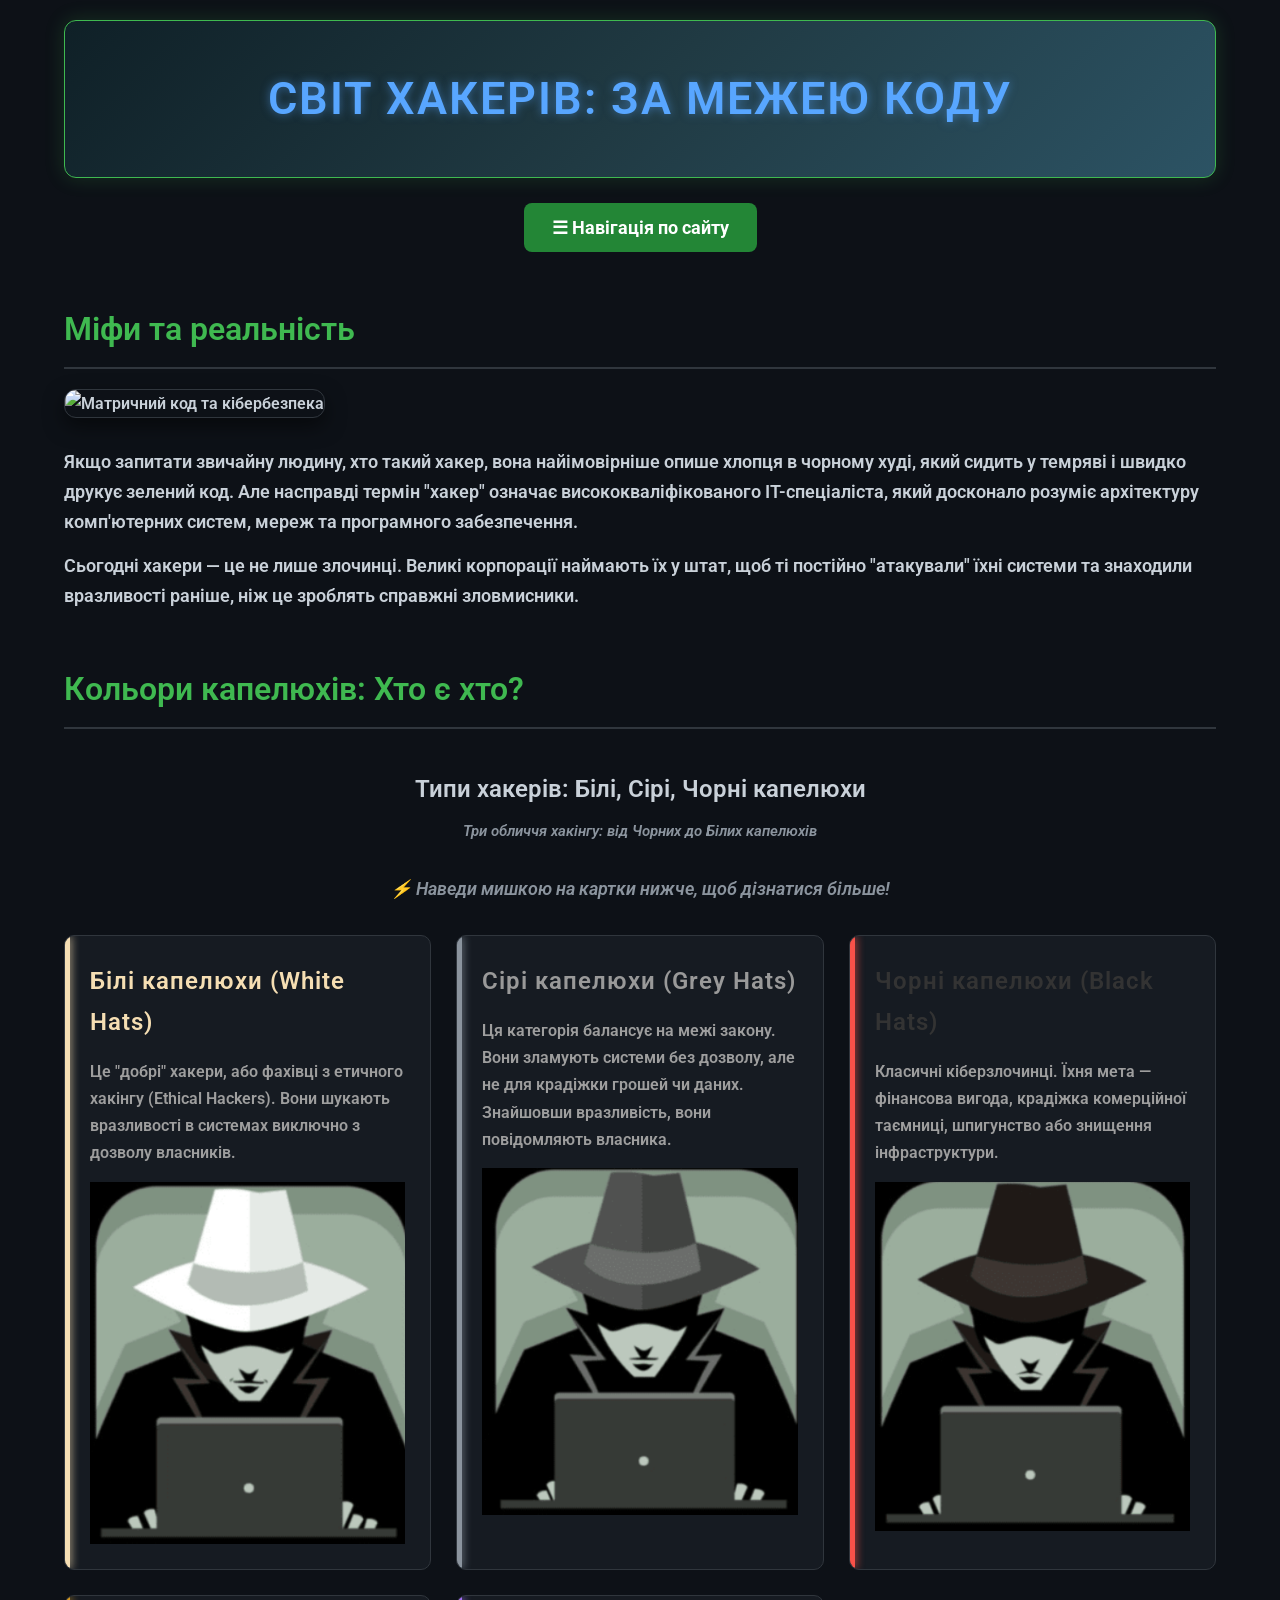
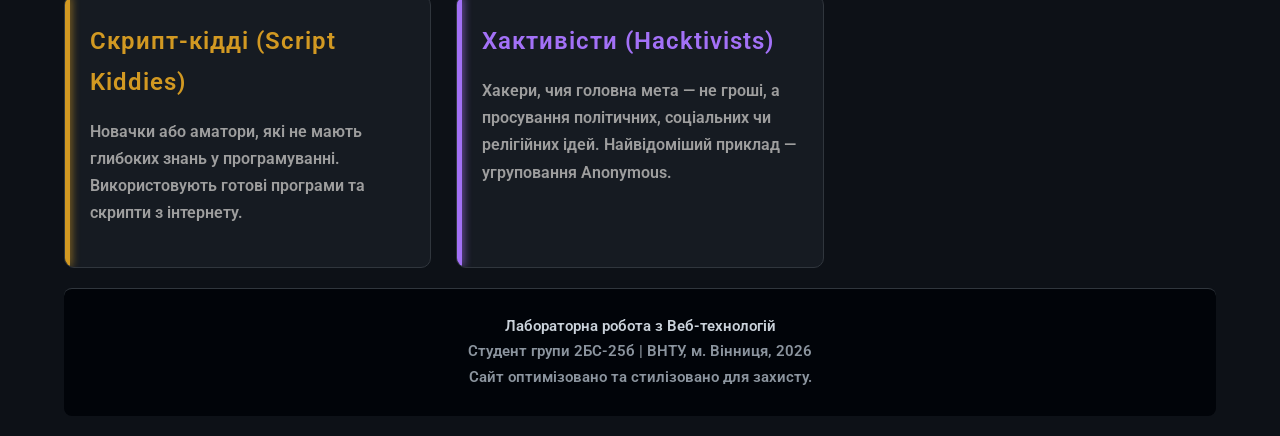
==== hackers.html @ d4247491 "." ====
<!DOCTYPE html>
<html lang="uk">
<head>
    <meta charset="UTF-8">
    <meta name="viewport" content="width=device-width, initial-scale=1.0">
    <title>Хакери: Хто вони?</title>
    <style>
        @import url('https://fonts.googleapis.com/css2?family=Roboto:ital,wght@0,100..900;1,100..900&display=swap');
    </style>
    <link rel="stylesheet" type="text/css" href="style.css">
    
    <style>
        * {
           font-family: "Roboto", sans-serif;
        font-optical-sizing: auto;
        font-weight: 600;
        font-style: normal;
        font-variation-settings:
            "wdth" 100;;
        }
        .hats-image-container {
            text-align: center;
            margin: 40px 0 20px 0;
        }
        .hats-image-container img {
            max-width: 100%;
            height: auto;
            max-height: 350px;
            object-fit: cover;
            border-radius: 12px;
            border: 1px solid #3fb950;
            box-shadow: 0 0 15px rgba(63, 185, 80, 0.2);
            transition: transform 0.4s;
            background-color: #fff; /* Білий фон для PNG з прозорістю */
            padding: 10px;
        }
        .hats-image-container img:hover {
            transform: scale(1.02);
            box-shadow: 0 0 25px rgba(63, 185, 80, 0.5);
        }
        .hats-image-container figcaption {
            margin-top: 10px;
            color: #8b949e;
            font-style: italic;
            font-size: 0.95em;
        }
</style>
</head>
<body>
    <div class="wrapper">
        <header class="header">
            <h1 title="Класифікація хакерів">Світ Хакерів: За межею коду</h1>
        </header>

        <nav>
            <div class="menuMain">
                <button class="menu">☰ Навігація по сайту</button>
                <div class="menuPopup">
                    <a href="index.html">Головна сторінка</a>
                    <a href="hackers.html">Хто такі хакери?</a>
                    <a href="#classification">Класифікація</a>
                </div>
            </div>
        </nav>

        <main class="content">
            <section>
                <h2 title="Прочитай уважно!">Міфи та реальність</h2>
                
                <img src="https://jolt.richmond.edu/files/2020/10/cyber-fear-factor.jpg" alt="Матричний код та кібербезпека" class="hero-image">

                <p>
                    Якщо запитати звичайну людину, хто такий хакер, вона найімовірніше опише хлопця в чорному худі, який сидить у темряві і швидко друкує зелений код. Але насправді термін "хакер" означає висококваліфікованого ІТ-спеціаліста, який досконало розуміє архітектуру комп'ютерних систем, мереж та програмного забезпечення.
                </p>
                <p>
                    Сьогодні хакери — це не лише злочинці. Великі корпорації наймають їх у штат, щоб ті постійно "атакували" їхні системи та знаходили вразливості раніше, ніж це зроблять справжні зловмисники.
                </p>
                
                <h2 id="classification" style="margin-top: 50px;">Кольори капелюхів: Хто є хто?</h2>
                
                <figure class="hats-image-container">
                    <h1>Типи хакерів: Білі, Сірі, Чорні капелюхи</h2>
                    <figcaption>Три обличчя хакінгу: від Чорних до Білих капелюхів</figcaption>
                </figure>

                <p class="highlight-text">
                    ⚡ Наведи мишкою на картки нижче, щоб дізнатися більше!
                </p>

                <div class="clearfix">
                    <div class="hacker-card card-white" id="white_hacker">
                        <h3 style="color: wheat;">Білі капелюхи (White Hats)</h3>
                        <p>Це "добрі" хакери, або фахівці з етичного хакінгу (Ethical Hackers). Вони шукають вразливості в системах виключно з дозволу власників.</p>
                        <img src="./white_hacker.png" alt="white hacker">
                    </div>

                    <div class="hacker-card card-grey" id="grey_hacker">
                        <h3 style="color: #999;">Сірі капелюхи (Grey Hats)</h3>
                        <p>Ця категорія балансує на межі закону. Вони зламують системи без дозволу, але не для крадіжки грошей чи даних. Знайшовши вразливість, вони повідомляють власника.</p>
                    <img src="./grey_hacker.png" alt="grey hacker">
                    </div>

                    <div class="hacker-card card-black" id="black_hacker">
                        <h3 style="color: #333;">Чорні капелюхи (Black Hats)</h3>
                        <p>Класичні кіберзлочинці. Їхня мета — фінансова вигода, крадіжка комерційної таємниці, шпигунство або знищення інфраструктури.</p>
                    <img src="./dark_hacker.png" alt="black hacker">
                    </div>

                    <div class="hacker-card card-kiddie">
                        <h3 style="color: #d29922;">Скрипт-кідді (Script Kiddies)</h3>
                        <p>Новачки або аматори, які не мають глибоких знань у програмуванні. Використовують готові програми та скрипти з інтернету.</p>
                    </div>

                    <div class="hacker-card card-hacktivist">
                        <h3 style="color: #a371f7;">Хактивісти (Hacktivists)</h3>
                        <p>Хакери, чия головна мета — не гроші, а просування політичних, соціальних чи релігійних ідей. Найвідоміший приклад — угруповання Anonymous.</p>
                    </div>
                </div>
            </section>
        </main>

        <footer class="footer">
            <address>
                <strong>Лабораторна робота з Веб-технологій</strong><br>
                Студент групи 2БС-25б | ВНТУ, м. Вінниця, 2026<br>
                <em>Сайт оптимізовано та стилізовано для захисту.</em>
            </address>
        </footer>
    </div>
</body>
</html>
---- style.css ----
/* ==========================================================================
   Базові налаштування: Скидання відступів та Flexbox для притискання футера
   ========================================================================== */
* {
    margin: 0;
    padding: 0;
    box-sizing: border-box;
}

html, body {
    height: 100%;
    display: flex;
    flex-direction: column;
    min-height: 100vh;
    /* Хакерський моноширинний шрифт */
    font-family: 'Consolas', 'Courier New', monospace; 
    background-color: #0d1117; /* Темний фон */
    color: #c9d1d9; /* Світло-сірий текст */
    line-height: 1.7;
}

/* ==========================================================================
   Структура сайту (Обертка, Контент)
   ========================================================================== */
.wrapper {
    flex: 1 0 auto; /* Основна частина займає весь вільний простір */
    display: flex;
    flex-direction: column;
    max-width: 1200px; /* Обмеження ширини для великих моніторів */
    width: 90%;
    margin: 0 auto;
    padding: 20px 0;
}

.content {
    flex-grow: 1; /* Дозволяє контенту розтягуватися */
    margin: 20px 0;
}

/* Заголовки та текст у контенті */
.content h2 { 
    color: #3fb950; /* Неоново-зелений */
    margin-bottom: 20px; 
    border-bottom: 2px solid #30363d; 
    padding-bottom: 10px; 
    font-size: 2em;
}

.content p { 
    margin-bottom: 15px; 
    font-size: 1.1em; 
}

/* ==========================================================================
   Оформлення шапки (Header)
   ========================================================================== */
.header {
    text-align: center;
    padding: 40px 20px;
    background: linear-gradient(135deg, #0f2027 0%, #203a43 50%, #2c5364 100%);
    border-radius: 12px;
    margin-bottom: 25px;
    border: 1px solid #3fb950;
    box-shadow: 0 0 20px rgba(63, 185, 80, 0.2);
}

.header h1 {
    color: #58a6ff;
    font-size: 2.8em;
    text-transform: uppercase;
    letter-spacing: 2px;
    text-shadow: 0 0 10px rgba(88, 166, 255, 0.5);
}

/* ==========================================================================
   Спливаюче меню (Навігація) 
   ========================================================================== */
nav {
    text-align: center;
    margin-bottom: 30px;
}

.menuMain {
    position: relative;
    display: inline-block;
}

.menu {
    background-color: #238636;
    color: white;
    padding: 14px 28px;
    font-size: 18px;
    border: none;
    border-radius: 8px;
    cursor: pointer;
    font-family: inherit;
    font-weight: bold;
    transition: background-color 0.3s, box-shadow 0.3s;
}

.menuPopup {
    display: none;
    position: absolute;
    top: calc(100% + 10px); /* Чітко фіксуємо меню під кнопкою з відступом */
    left: 50%;
    transform: translateX(-50%);
    background-color: #161b22;
    min-width: 220px;
    box-shadow: 0px 8px 24px rgba(0,0,0,0.8);
    z-index: 10;
    border: 1px solid #30363d;
    border-radius: 8px;
    /* Видалено margin-top, який створював проблему */
}

/* НЕВИДИМИЙ МІСТ: Саме це виправляє "зникнення" меню */
.menuPopup::before {
    content: "";
    position: absolute;
    top: -15px; /* Перекриває порожнечу над меню */
    left: 0;
    width: 100%;
    height: 15px;
    background: transparent;
}

.menuPopup a {
    color: #c9d1d9;
    padding: 14px 20px;
    text-decoration: none;
    display: block;
    transition: background 0.3s, color 0.3s, padding-left 0.3s;
}

/* Скруглення кутів при наведенні на перше/останнє посилання */
.menuPopup a:first-child { border-radius: 8px 8px 0 0; }
.menuPopup a:last-child { border-radius: 0 0 8px 8px; }

.menuPopup a:hover { 
    background-color: #1f2428;
    color: #58a6ff;
    padding-left: 25px; 
}

/* Активація меню при наведенні */
.menuMain:hover .menuPopup { display: block; }
.menuMain:hover .menu { 
    background-color: #2ea043; 
    box-shadow: 0 0 15px rgba(46, 160, 67, 0.5); 
}

/* ==========================================================================
   Зображення та спеціальні тексти
   ========================================================================== */
.hero-image {
    width: 100%;
    max-height: 400px;
    object-fit: cover;
    border-radius: 12px;
    margin-bottom: 30px;
    border: 1px solid #30363d;
    box-shadow: 0 8px 20px rgba(0,0,0,0.5);
}

.highlight-text {
    text-align: center; 
    font-size: 1.2em; 
    color: #8b949e; 
    margin: 30px 0;
    font-style: italic;
}

/* ==========================================================================
   Сітка карток (Сучасна альтернатива Float)
   ========================================================================== */
.clearfix {
    display: grid;
    grid-template-columns: repeat(auto-fit, minmax(300px, 1fr));
    gap: 25px;
    margin-top: 30px;
}

/* ==========================================================================
   Картки хакерів (Трансформації)
   ========================================================================== */
.hacker-card {
    background-color: #161b22;
    border: 1px solid #30363d;
    border-radius: 10px;
    padding: 25px;
    transition: transform 0.4s cubic-bezier(0.175, 0.885, 0.32, 1.275), box-shadow 0.4s, border-color 0.4s;
    position: relative;
    overflow: hidden;
    display: flex;
    flex-direction: column;
}

.hacker-card h3 { 
    margin-bottom: 15px; 
    font-size: 1.5em; 
    letter-spacing: 1px;
}

.hacker-card p { 
    font-size: 1em; 
    color: rgb(158, 158, 158); 
}

/* Кольорові смужки зліва для кожної картки (псевдоелементи) */
.hacker-card::before {
    content: "";
    position: absolute;
    top: 0; left: 0; width: 5px; height: 100%;
}
.card-white::before { background-color: wheat; box-shadow: 0 0 10px wheat; }
.card-grey::before { background-color: #8b949e; box-shadow: 0 0 10px #8b949e}
.card-black::before { background-color: #f85149; box-shadow: 0 0 10px #f85149 }
.card-kiddie::before { background-color: #d29922; box-shadow: 0 0 10px #d29922}
.card-hacktivist::before { background-color: #a371f7; box-shadow: 0 0 10px #a371f7}

/* Ефект при наведенні на картку */
.hacker-card:hover {
    transform: translateY(-12px) scale(1.02); /* Збільшення і підняття блоку */
    box-shadow: 0 15px 30px rgba(0,0,0,0.6);
    border-color: #58a6ff;
    z-index: 2;
}

/* ==========================================================================
   Підвал сайту (Footer)
   ========================================================================== */
.footer {
    flex: 0 0 auto;
    text-align: center;
    padding: 25px;
    background-color: #010409;
    border-top: 1px solid #30363d;
    color: #8b949e;
    font-size: 0.95em;
    border-radius: 8px;
    margin-top: auto; /* Виштовхує футер до самого низу */
}

.footer strong {
    color: #c9d1d9;
}
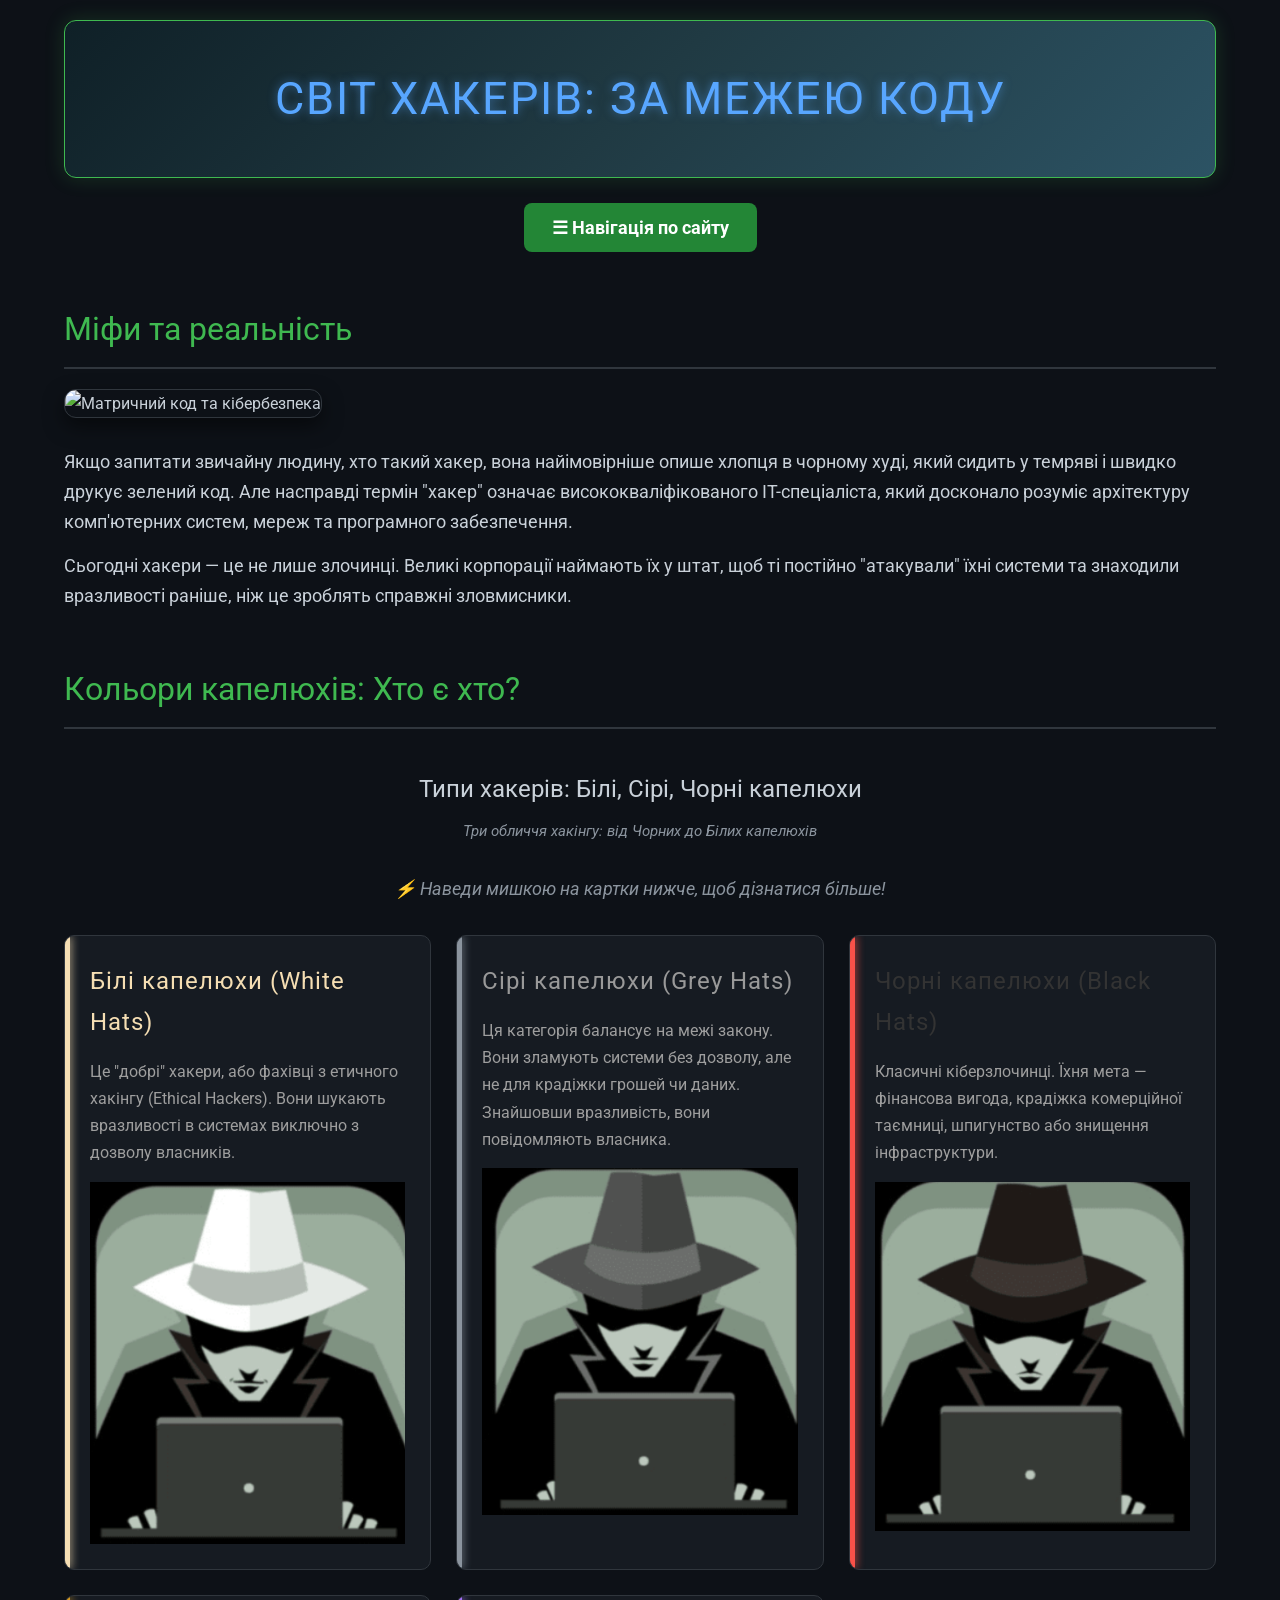
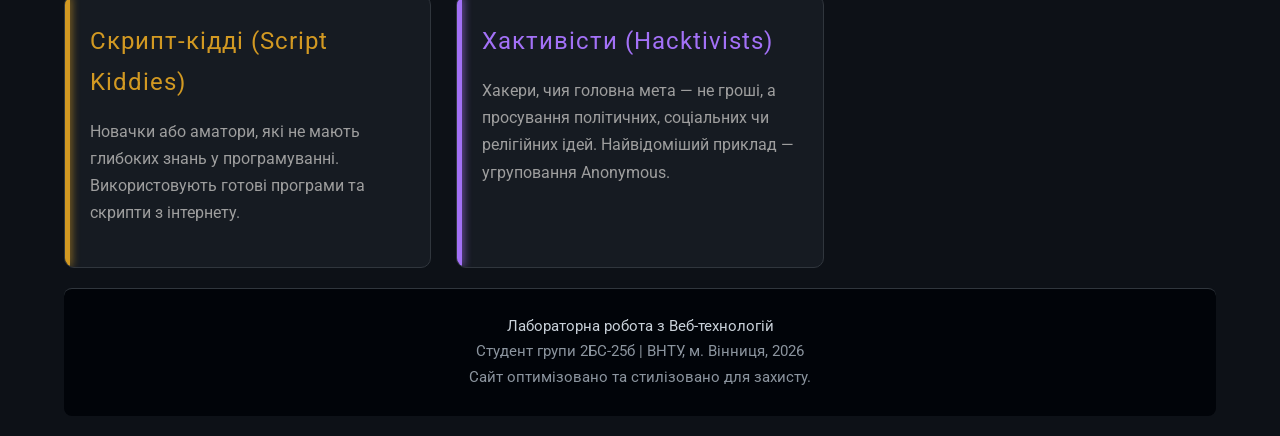
==== commit 00f7ec3d: "s" ====
--- a/hackers.html
+++ b/hackers.html
@@ -4,20 +4,9 @@
     <meta charset="UTF-8">
     <meta name="viewport" content="width=device-width, initial-scale=1.0">
     <title>Хакери: Хто вони?</title>
-    <style>
-        @import url('https://fonts.googleapis.com/css2?family=Roboto:ital,wght@0,100..900;1,100..900&display=swap');
-    </style>
     <link rel="stylesheet" type="text/css" href="style.css">
     
     <style>
-        * {
-           font-family: "Roboto", sans-serif;
-        font-optical-sizing: auto;
-        font-weight: 600;
-        font-style: normal;
-        font-variation-settings:
-            "wdth" 100;;
-        }
         .hats-image-container {
             text-align: center;
             margin: 40px 0 20px 0;
--- a/style.css
+++ b/style.css
@@ -1,10 +1,20 @@
 /* ==========================================================================
    Базові налаштування: Скидання відступів та Flexbox для притискання футера
    ========================================================================== */
+
+@import url('https://fonts.googleapis.com/css2?family=Roboto:ital,wght@0,100..900;1,100..900&display=swap');
+
+
 * {
     margin: 0;
     padding: 0;
     box-sizing: border-box;
+    font-family: "Roboto", sans-serif;
+        font-optical-sizing: auto;
+        font-weight: 400;
+        font-style: normal;
+        font-variation-settings:
+            "wdth" 100;;
 }
 
 html, body {
